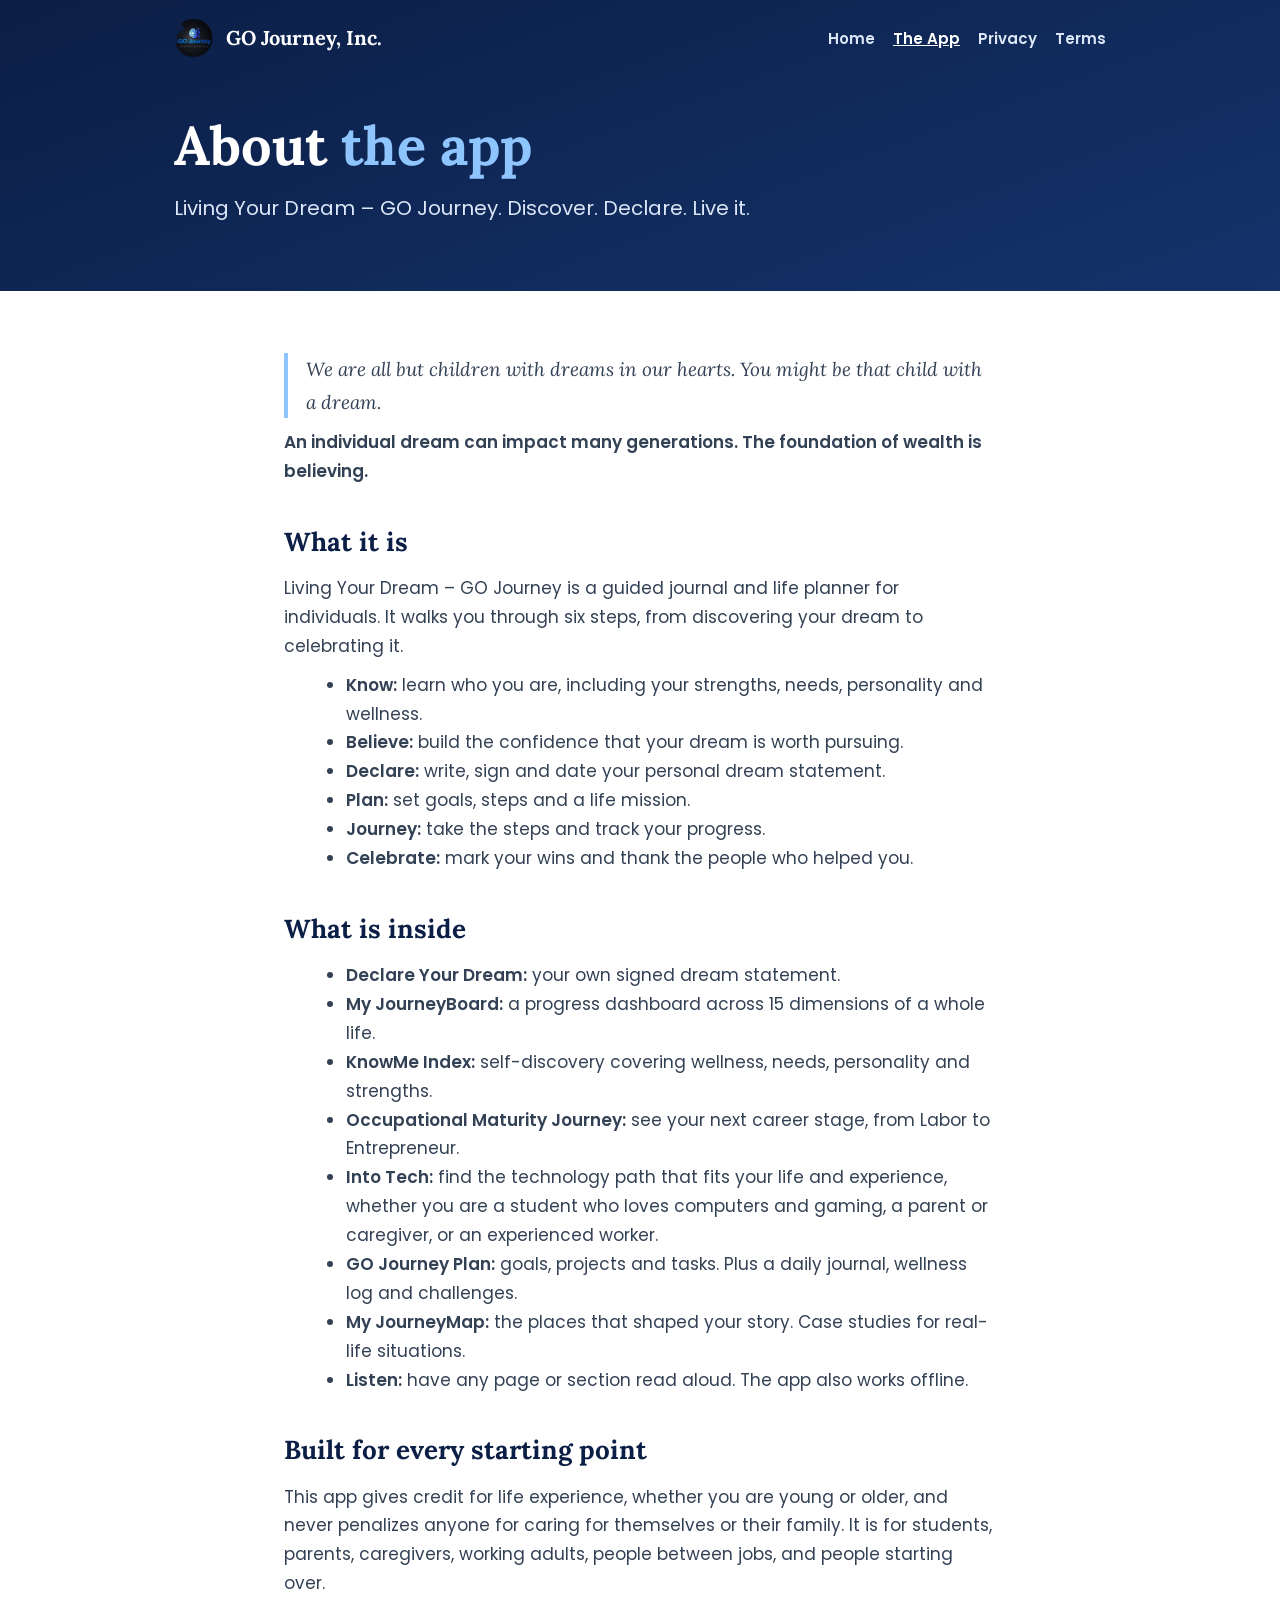
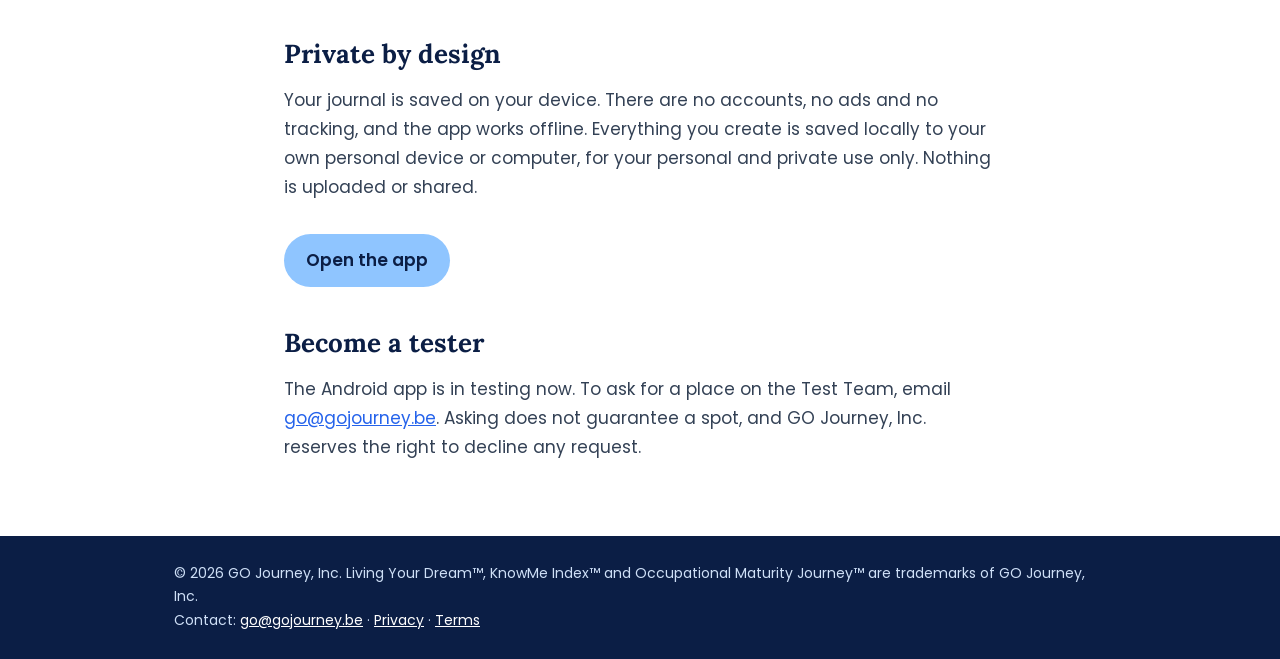
==== about-the-app.html @ 6eb329d3 "Add files via upload" ====
<!doctype html><html lang="en"><head><meta charset="utf-8"><meta name="viewport" content="width=device-width,initial-scale=1">
<title>About the app — Living Your Dream</title><meta name="description" content="GO Journey, Inc. — Living Your Dream. Discover. Declare. Live it."><link rel="icon" href="/favicon-32.png"><link rel="stylesheet" href="/style.css"></head><body>
<header><div class="bar"><a class="brand" href="/"><img src="/icon-192.png" alt="">GO Journey, Inc.</a><nav><a href="/">Home</a><a href="/about-the-app.html" aria-current="page">The App</a><a href="/privacy.html">Privacy</a><a href="/terms.html">Terms</a></nav></div><div class="hero"><h1>About <span>the app</span></h1><p>Living Your Dream – GO Journey. Discover. Declare. Live it.</p></div></header>
<main><div class="q" style="color:#334155;border-color:#8fc5ff">We are all but children with dreams in our hearts. You might be that child with a dream.</div><p><strong>An individual dream can impact many generations. The foundation of wealth is believing.</strong></p>
<h2>What it is</h2><p>Living Your Dream – GO Journey is a guided journal and life planner for individuals. It walks you through six steps, from discovering your dream to celebrating it.</p>
<ul><li><strong>Know:</strong> learn who you are, including your strengths, needs, personality and wellness.</li><li><strong>Believe:</strong> build the confidence that your dream is worth pursuing.</li><li><strong>Declare:</strong> write, sign and date your personal dream statement.</li><li><strong>Plan:</strong> set goals, steps and a life mission.</li><li><strong>Journey:</strong> take the steps and track your progress.</li><li><strong>Celebrate:</strong> mark your wins and thank the people who helped you.</li></ul>
<h2>What is inside</h2><ul><li><strong>Declare Your Dream:</strong> your own signed dream statement.</li><li><strong>My JourneyBoard:</strong> a progress dashboard across 15 dimensions of a whole life.</li><li><strong>KnowMe Index:</strong> self-discovery covering wellness, needs, personality and strengths.</li><li><strong>Occupational Maturity Journey:</strong> see your next career stage, from Labor to Entrepreneur.</li><li><strong>Into Tech:</strong> find the technology path that fits your life and experience, whether you are a student who loves computers and gaming, a parent or caregiver, or an experienced worker.</li><li><strong>GO Journey Plan:</strong> goals, projects and tasks. Plus a daily journal, wellness log and challenges.</li><li><strong>My JourneyMap:</strong> the places that shaped your story. Case studies for real-life situations.</li><li><strong>Listen:</strong> have any page or section read aloud. The app also works offline.</li></ul>
<h2>Built for every starting point</h2><p>This app gives credit for life experience, whether you are young or older, and never penalizes anyone for caring for themselves or their family. It is for students, parents, caregivers, working adults, people between jobs, and people starting over.</p>
<h2>Private by design</h2><p>Your journal is saved on your device. There are no accounts, no ads and no tracking, and the app works offline. Everything you create is saved locally to your own personal device or computer, for your personal and private use only. Nothing is uploaded or shared.</p>
<a class="cta" href="https://journal.gojourney.be">Open the app</a>
<h2>Become a tester</h2><p>The Android app is in testing now. To ask for a place on the Test Team, email <a href="mailto:go@gojourney.be">go@gojourney.be</a>. Asking does not guarantee a spot, and GO Journey, Inc. reserves the right to decline any request.</p></main>
<footer><div>© 2026 GO Journey, Inc. Living Your Dream™, KnowMe Index™ and Occupational Maturity Journey™ are trademarks of GO Journey, Inc.<br>Contact: <a href="mailto:go@gojourney.be">go@gojourney.be</a> · <a href="/privacy.html">Privacy</a> · <a href="/terms.html">Terms</a></div></footer></body></html>
---- style.css ----
@font-face{font-family:Lora;src:url(/lora-latin-700-normal.woff2) format("woff2");font-weight:700;font-display:swap}
@font-face{font-family:Lora;src:url(/lora-latin-400-italic.woff2) format("woff2");font-weight:400;font-style:italic;font-display:swap}
@font-face{font-family:Poppins;src:url(/poppins-latin-400-normal.woff2) format("woff2");font-weight:400;font-display:swap}
@font-face{font-family:Poppins;src:url(/poppins-latin-600-normal.woff2) format("woff2");font-weight:600;font-display:swap}
*{box-sizing:border-box;margin:0}
:root{--navy:#0b1e45;--blue:#2563eb;--sky:#8fc5ff;--tx:#0f172a;--tx2:#334155}
body{font-family:Poppins,sans-serif;color:var(--tx);background:#fff;line-height:1.7;font-size:17px}
header{background:linear-gradient(160deg,#0b1e45,#14336b);color:#fff}
.bar{max-width:980px;margin:0 auto;padding:18px 24px;display:flex;align-items:center;justify-content:space-between;flex-wrap:wrap;gap:12px}
.brand{display:flex;align-items:center;gap:12px;color:#fff;text-decoration:none;font-family:Lora,serif;font-weight:700;font-size:20px}
.brand img{width:40px;height:40px;border-radius:10px}
nav a{color:#dbe6f7;text-decoration:none;margin-left:18px;font-size:15px;font-weight:600}
nav a:hover,nav a[aria-current]{color:#fff;text-decoration:underline}
.hero{max-width:980px;margin:0 auto;padding:40px 24px 56px}
.hero h1{font-family:Lora,serif;font-size:clamp(34px,6vw,54px);line-height:1.1}
.hero h1 span{color:var(--sky)}
.hero p{margin-top:16px;font-size:20px;color:#dbe6f7;max-width:640px}
.q{font-family:Lora,serif;font-style:italic;color:#9fd6ec;border-left:4px solid #7fd0e8;padding-left:18px;margin-top:22px;font-size:19px}
main{max-width:760px;margin:0 auto;padding:40px 24px 64px}
h2{font-family:Lora,serif;color:var(--navy);font-size:26px;margin:34px 0 8px}
h3{font-size:18px;margin:22px 0 4px;color:var(--navy)}
p{margin:10px 0;color:var(--tx2)}ul{margin:10px 0 10px 22px;color:var(--tx2)}
a{color:var(--blue)}
.cta{display:inline-block;margin-top:22px;background:var(--sky);color:var(--navy);font-weight:600;padding:12px 22px;border-radius:99px;text-decoration:none}
footer{background:var(--navy);color:#cfe0f7;font-size:14px}
footer div{max-width:980px;margin:0 auto;padding:26px 24px}footer a{color:#fff}
.meta{font-size:14px;color:#5c6b80}
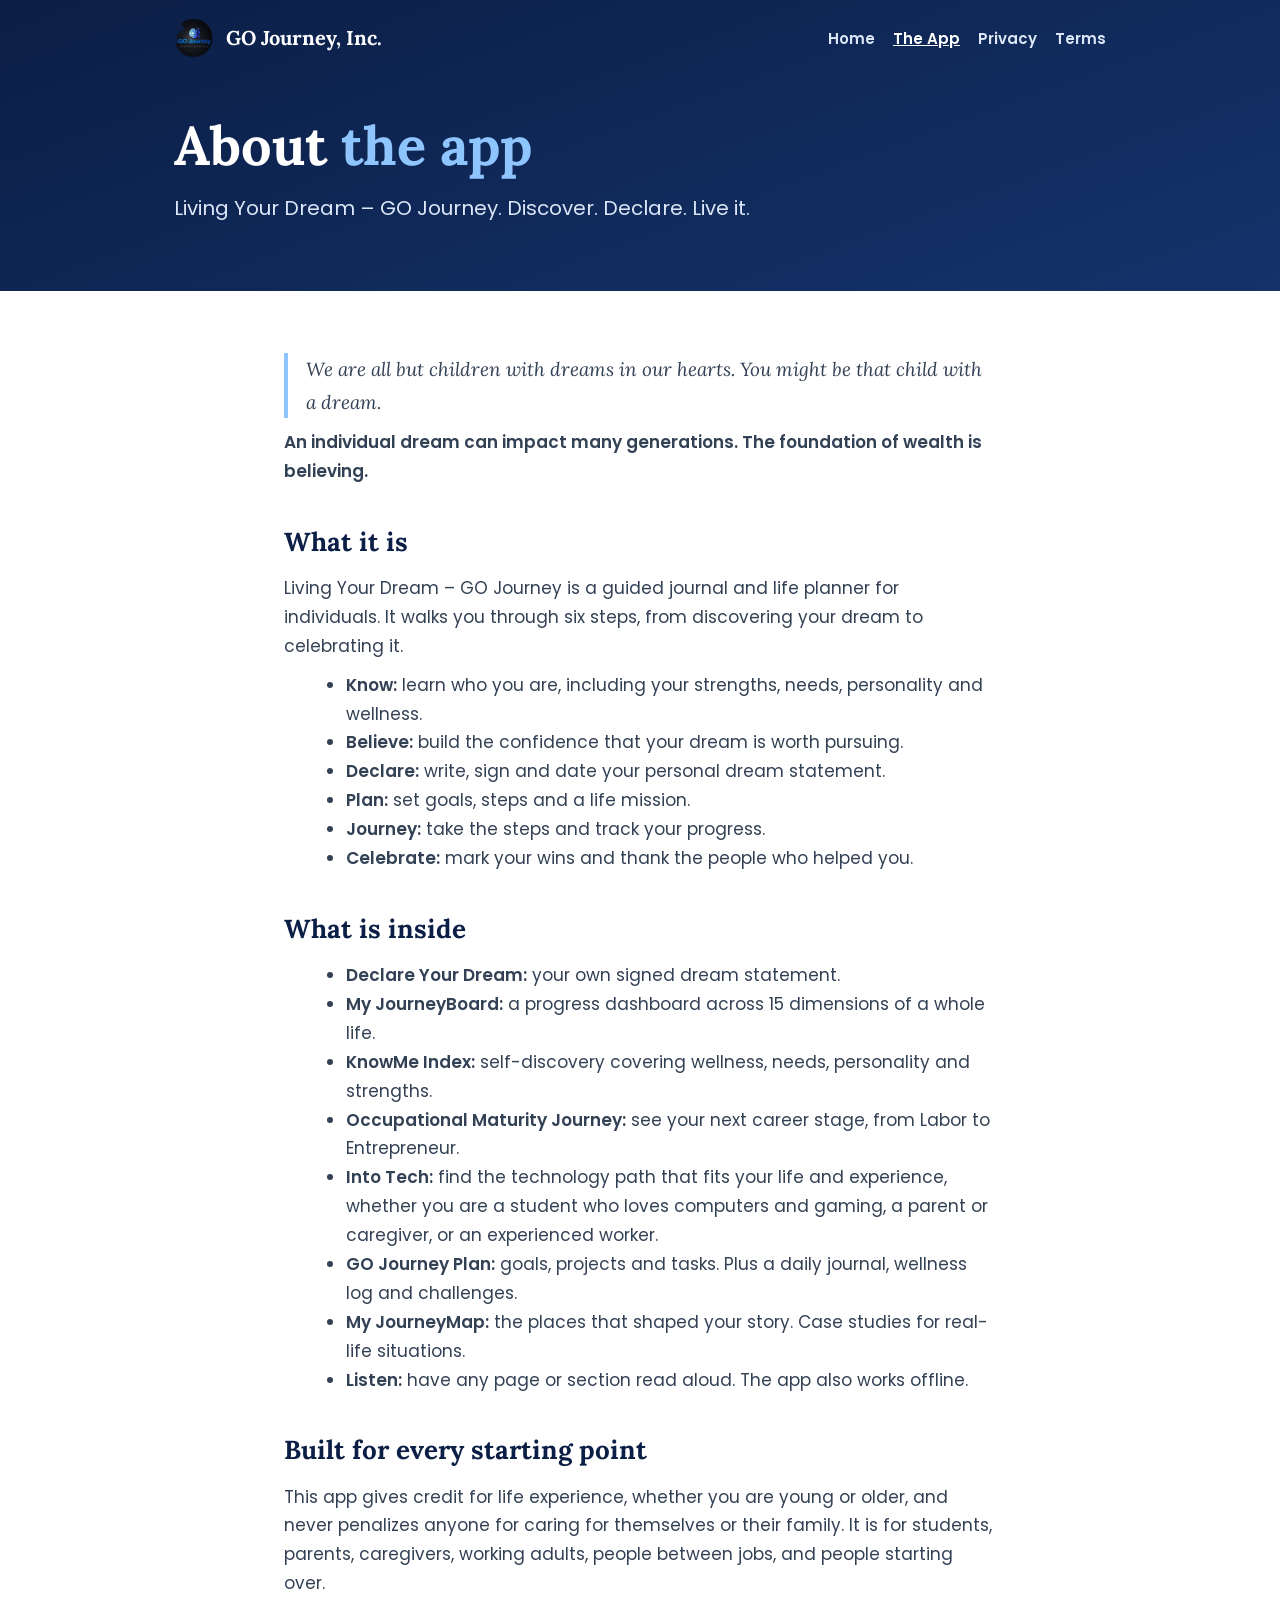
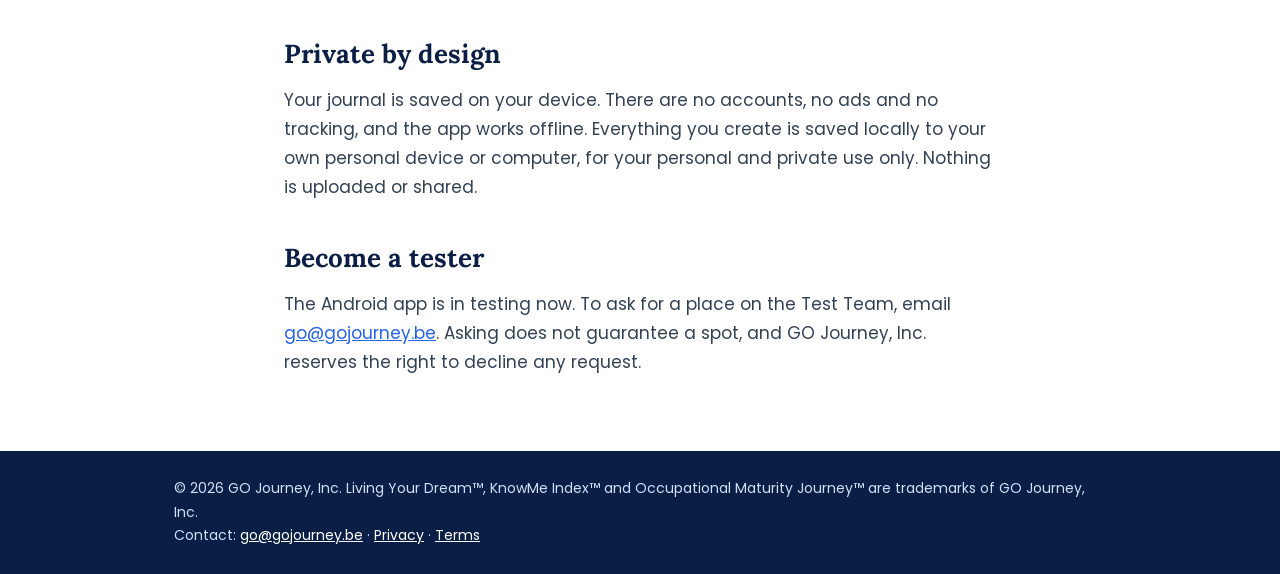
==== commit 6c5b07bd: "Add files via upload" ====
--- a/about-the-app.html
+++ b/about-the-app.html
@@ -7,6 +7,5 @@
 <h2>What is inside</h2><ul><li><strong>Declare Your Dream:</strong> your own signed dream statement.</li><li><strong>My JourneyBoard:</strong> a progress dashboard across 15 dimensions of a whole life.</li><li><strong>KnowMe Index:</strong> self-discovery covering wellness, needs, personality and strengths.</li><li><strong>Occupational Maturity Journey:</strong> see your next career stage, from Labor to Entrepreneur.</li><li><strong>Into Tech:</strong> find the technology path that fits your life and experience, whether you are a student who loves computers and gaming, a parent or caregiver, or an experienced worker.</li><li><strong>GO Journey Plan:</strong> goals, projects and tasks. Plus a daily journal, wellness log and challenges.</li><li><strong>My JourneyMap:</strong> the places that shaped your story. Case studies for real-life situations.</li><li><strong>Listen:</strong> have any page or section read aloud. The app also works offline.</li></ul>
 <h2>Built for every starting point</h2><p>This app gives credit for life experience, whether you are young or older, and never penalizes anyone for caring for themselves or their family. It is for students, parents, caregivers, working adults, people between jobs, and people starting over.</p>
 <h2>Private by design</h2><p>Your journal is saved on your device. There are no accounts, no ads and no tracking, and the app works offline. Everything you create is saved locally to your own personal device or computer, for your personal and private use only. Nothing is uploaded or shared.</p>
-<a class="cta" href="https://journal.gojourney.be">Open the app</a>
 <h2>Become a tester</h2><p>The Android app is in testing now. To ask for a place on the Test Team, email <a href="mailto:go@gojourney.be">go@gojourney.be</a>. Asking does not guarantee a spot, and GO Journey, Inc. reserves the right to decline any request.</p></main>
 <footer><div>© 2026 GO Journey, Inc. Living Your Dream™, KnowMe Index™ and Occupational Maturity Journey™ are trademarks of GO Journey, Inc.<br>Contact: <a href="mailto:go@gojourney.be">go@gojourney.be</a> · <a href="/privacy.html">Privacy</a> · <a href="/terms.html">Terms</a></div></footer></body></html>
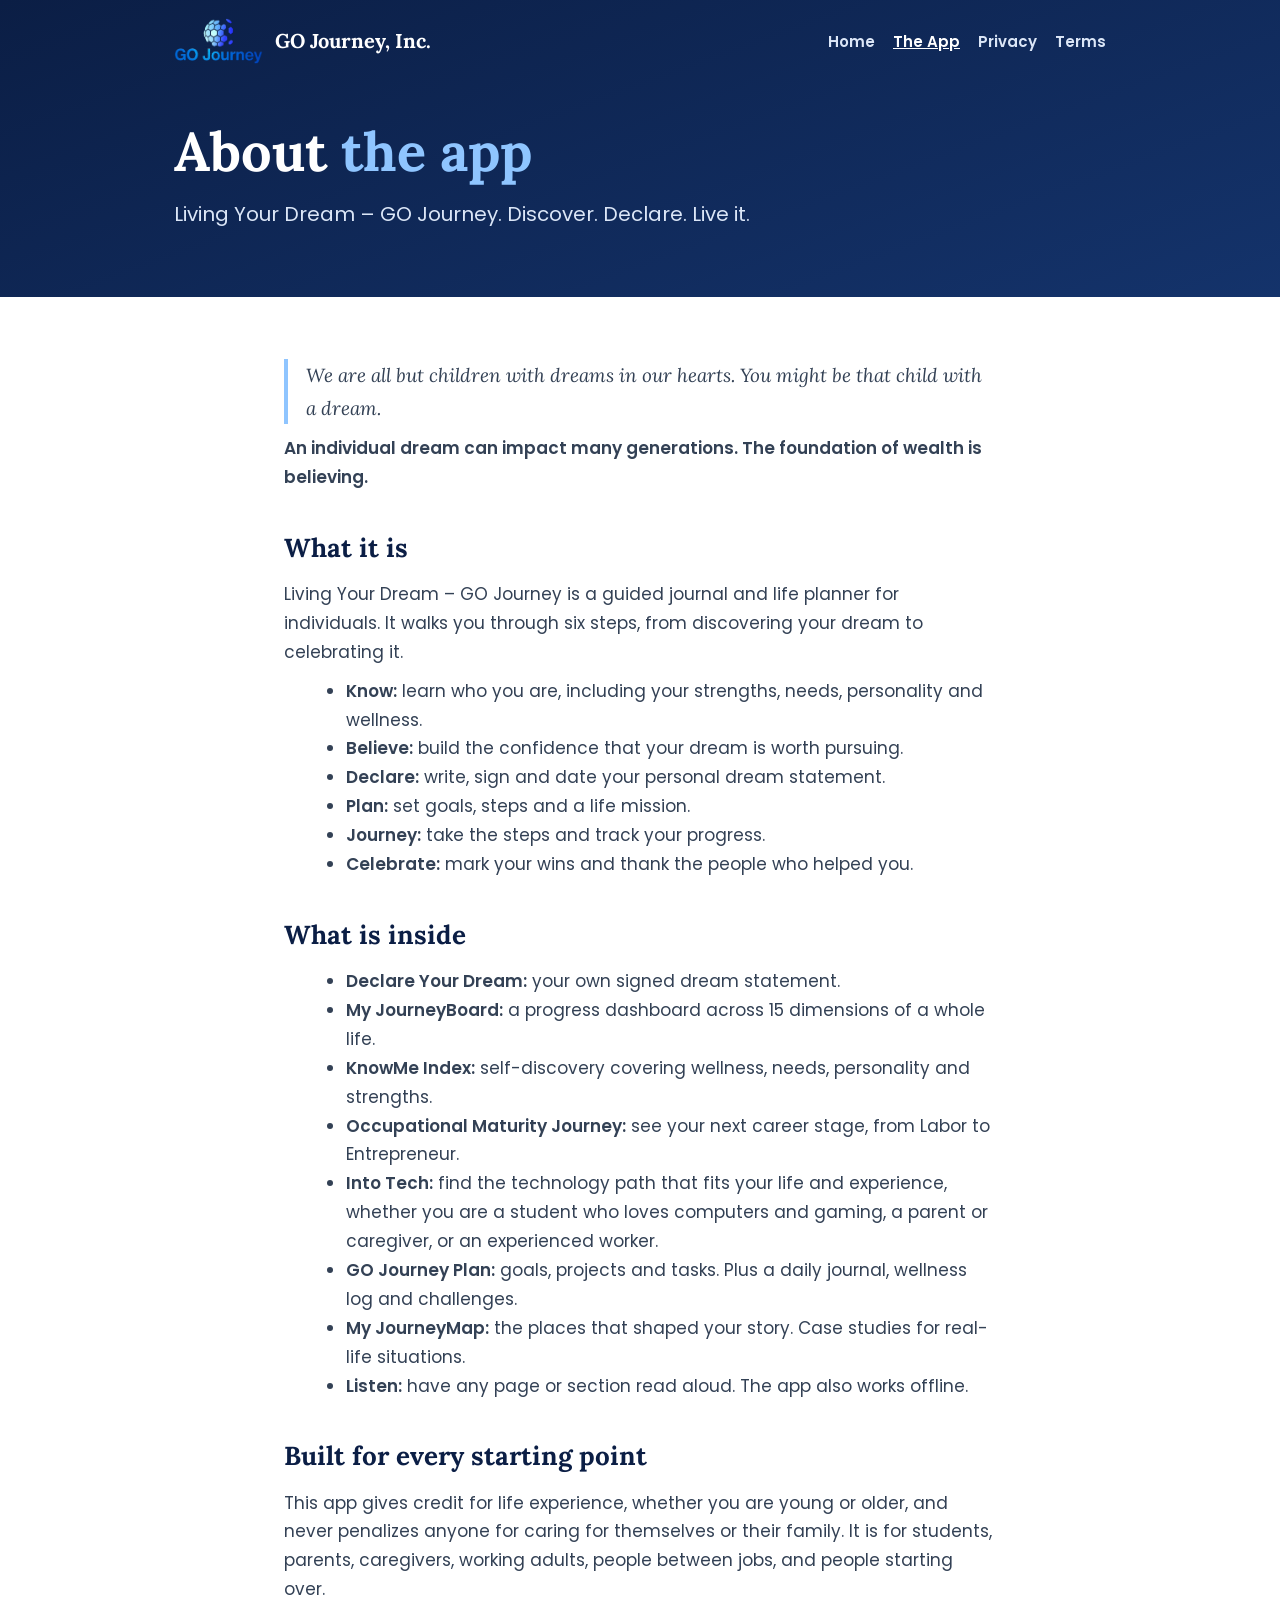
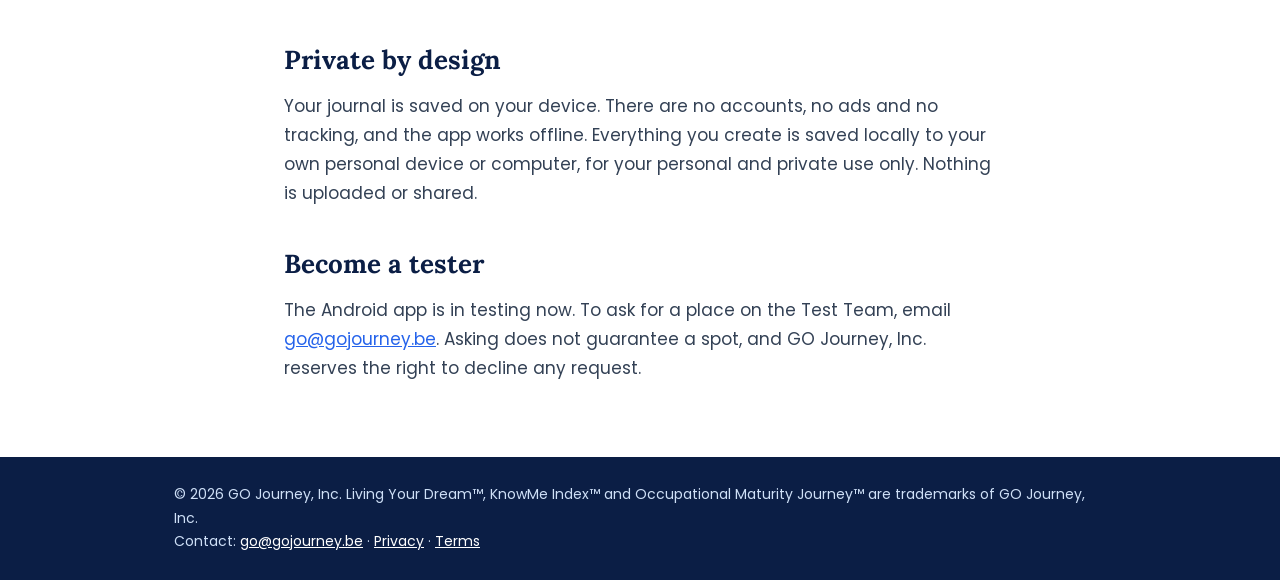
==== commit 95193978: "Add files via upload" ====
--- a/about-the-app.html
+++ b/about-the-app.html
@@ -1,6 +1,6 @@
 <!doctype html><html lang="en"><head><meta charset="utf-8"><meta name="viewport" content="width=device-width,initial-scale=1">
 <title>About the app — Living Your Dream</title><meta name="description" content="GO Journey, Inc. — Living Your Dream. Discover. Declare. Live it."><link rel="icon" href="/favicon-32.png"><link rel="stylesheet" href="/style.css"></head><body>
-<header><div class="bar"><a class="brand" href="/"><img src="/icon-192.png" alt="">GO Journey, Inc.</a><nav><a href="/">Home</a><a href="/about-the-app.html" aria-current="page">The App</a><a href="/privacy.html">Privacy</a><a href="/terms.html">Terms</a></nav></div><div class="hero"><h1>About <span>the app</span></h1><p>Living Your Dream – GO Journey. Discover. Declare. Live it.</p></div></header>
+<header><div class="bar"><a class="brand" href="/"><img src="/logo-nobg.png" alt="">GO Journey, Inc.</a><nav><a href="/">Home</a><a href="/about-the-app.html" aria-current="page">The App</a><a href="/privacy.html">Privacy</a><a href="/terms.html">Terms</a></nav></div><div class="hero"><h1>About <span>the app</span></h1><p>Living Your Dream – GO Journey. Discover. Declare. Live it.</p></div></header>
 <main><div class="q" style="color:#334155;border-color:#8fc5ff">We are all but children with dreams in our hearts. You might be that child with a dream.</div><p><strong>An individual dream can impact many generations. The foundation of wealth is believing.</strong></p>
 <h2>What it is</h2><p>Living Your Dream – GO Journey is a guided journal and life planner for individuals. It walks you through six steps, from discovering your dream to celebrating it.</p>
 <ul><li><strong>Know:</strong> learn who you are, including your strengths, needs, personality and wellness.</li><li><strong>Believe:</strong> build the confidence that your dream is worth pursuing.</li><li><strong>Declare:</strong> write, sign and date your personal dream statement.</li><li><strong>Plan:</strong> set goals, steps and a life mission.</li><li><strong>Journey:</strong> take the steps and track your progress.</li><li><strong>Celebrate:</strong> mark your wins and thank the people who helped you.</li></ul>
--- a/style.css
+++ b/style.css
@@ -8,7 +8,7 @@
 header{background:linear-gradient(160deg,#0b1e45,#14336b);color:#fff}
 .bar{max-width:980px;margin:0 auto;padding:18px 24px;display:flex;align-items:center;justify-content:space-between;flex-wrap:wrap;gap:12px}
 .brand{display:flex;align-items:center;gap:12px;color:#fff;text-decoration:none;font-family:Lora,serif;font-weight:700;font-size:20px}
-.brand img{width:40px;height:40px;border-radius:10px}
+.brand img{height:46px;width:auto}
 nav a{color:#dbe6f7;text-decoration:none;margin-left:18px;font-size:15px;font-weight:600}
 nav a:hover,nav a[aria-current]{color:#fff;text-decoration:underline}
 .hero{max-width:980px;margin:0 auto;padding:40px 24px 56px}
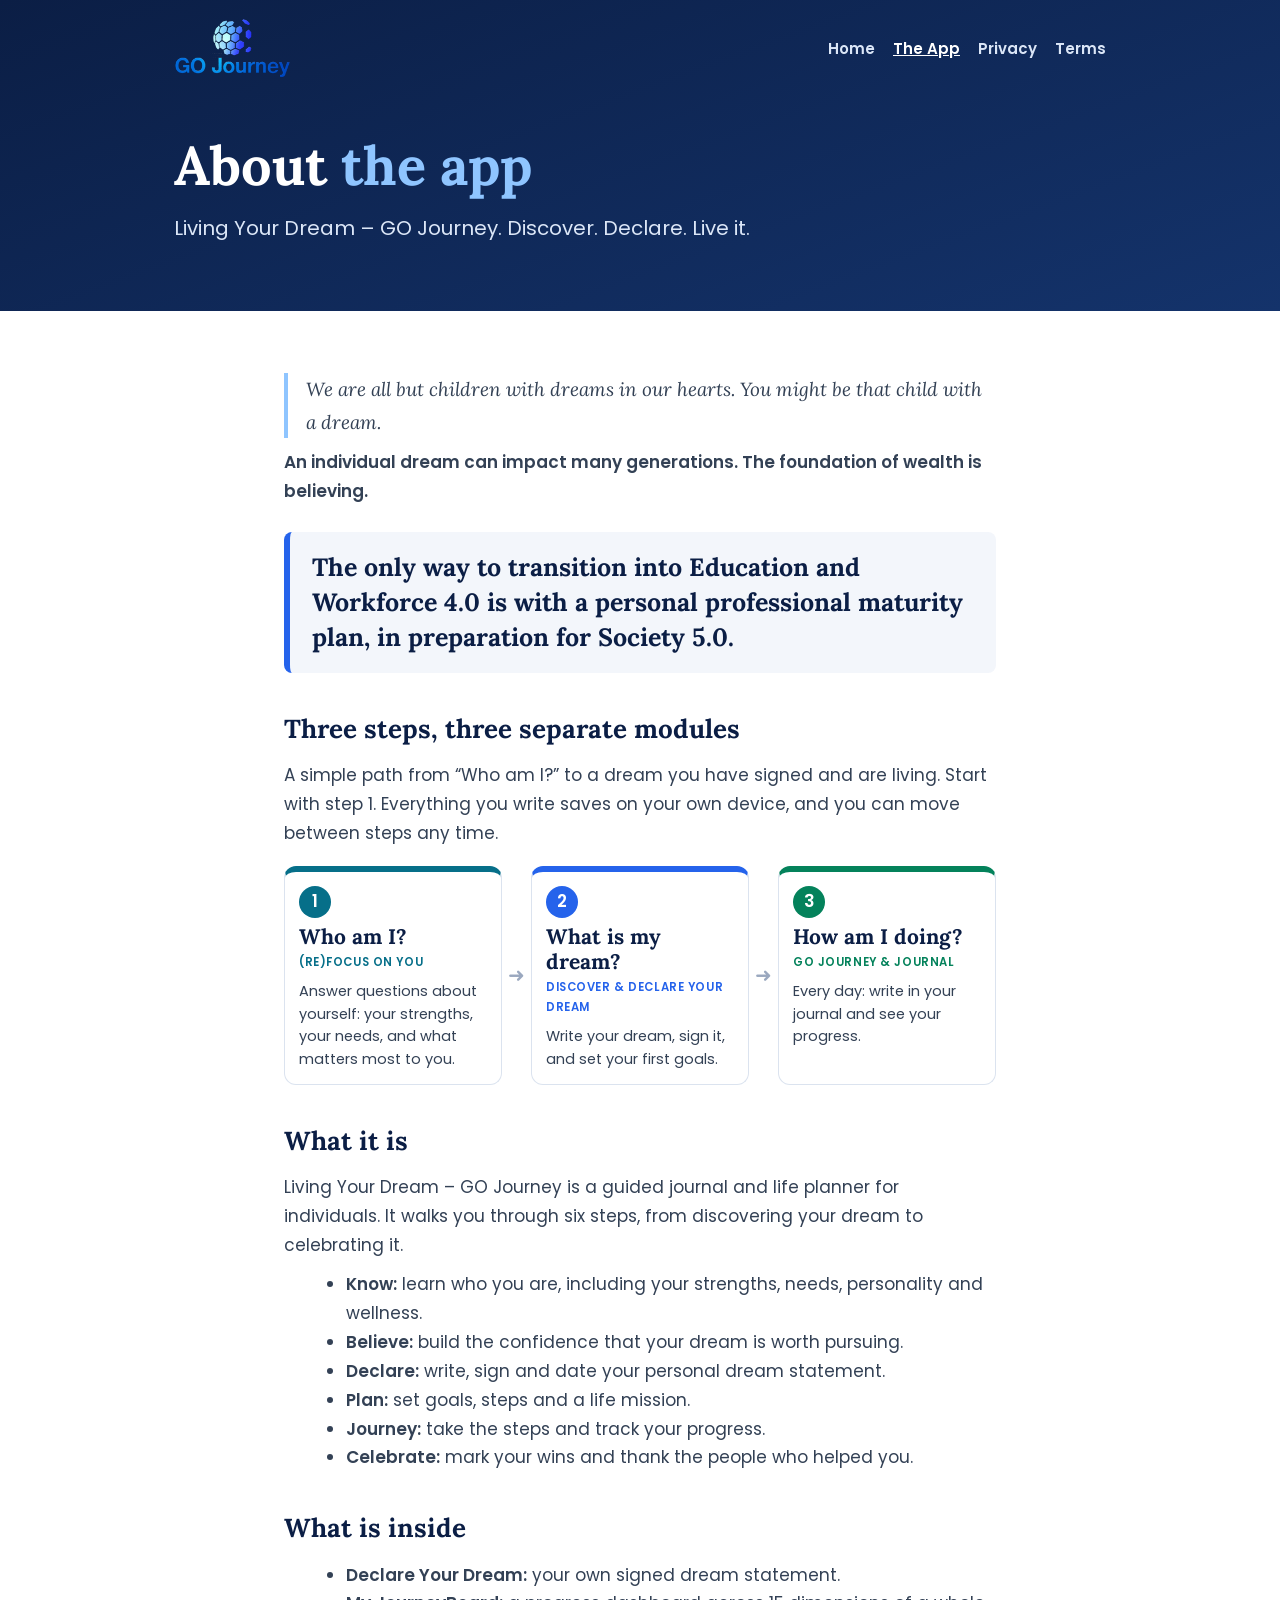
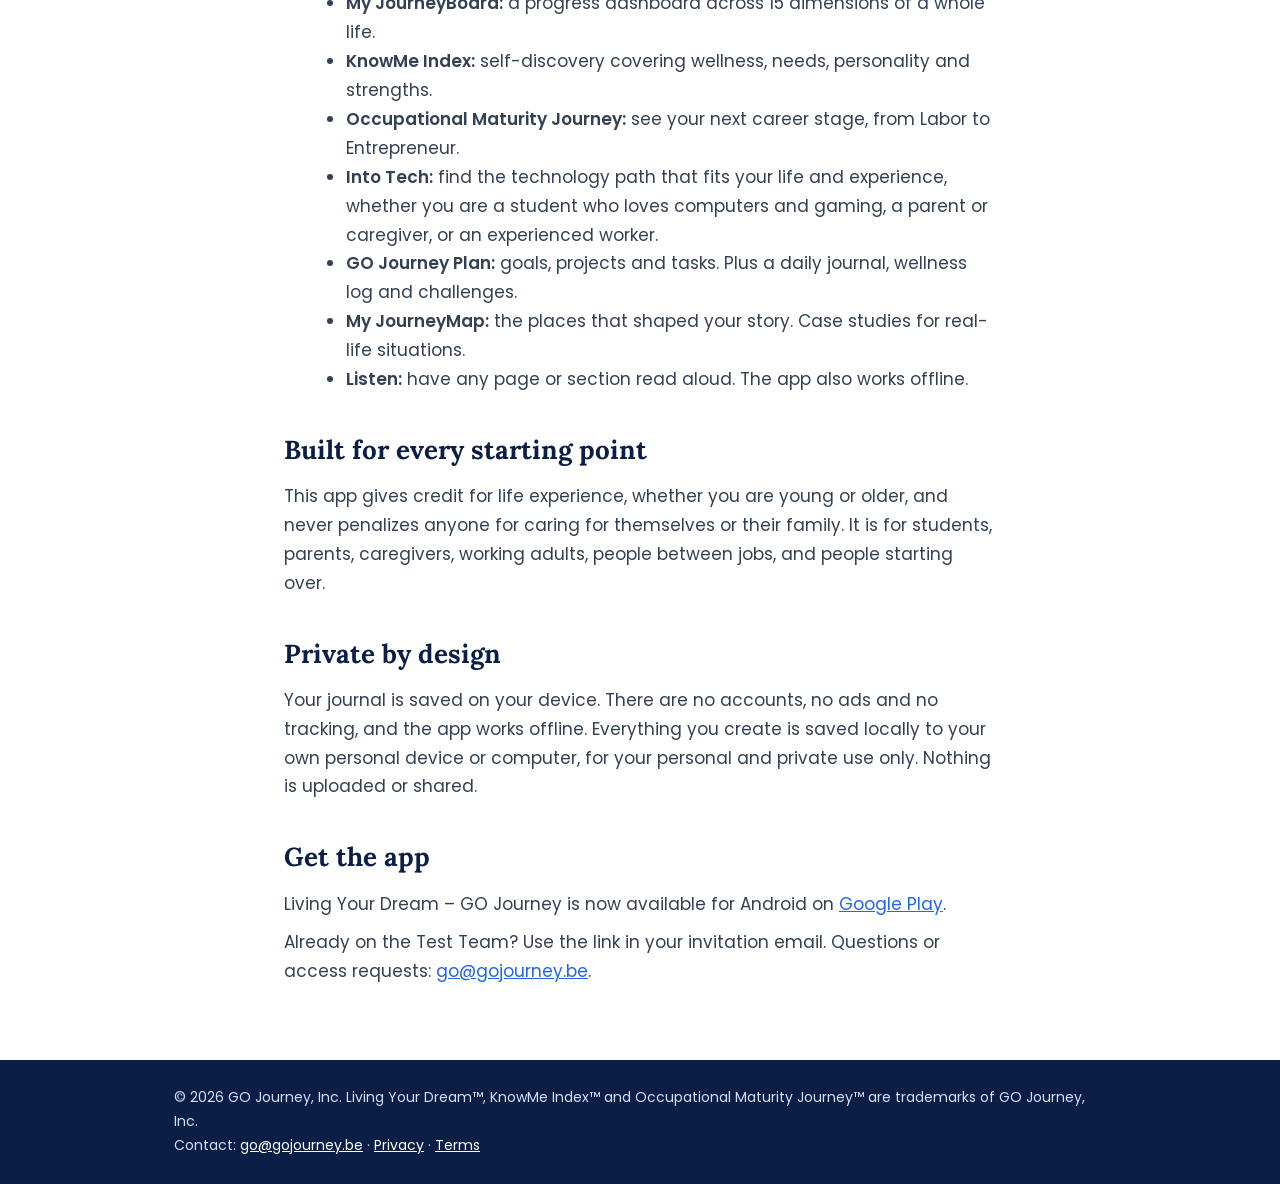
==== commit 1d4f003e: "Add files via upload" ====
--- a/about-the-app.html
+++ b/about-the-app.html
@@ -1,11 +1,21 @@
 <!doctype html><html lang="en"><head><meta charset="utf-8"><meta name="viewport" content="width=device-width,initial-scale=1">
 <title>About the app — Living Your Dream</title><meta name="description" content="GO Journey, Inc. — Living Your Dream. Discover. Declare. Live it."><link rel="icon" href="/favicon-32.png"><link rel="stylesheet" href="/style.css"></head><body>
-<header><div class="bar"><a class="brand" href="/"><img src="/logo-nobg.png" alt="">GO Journey, Inc.</a><nav><a href="/">Home</a><a href="/about-the-app.html" aria-current="page">The App</a><a href="/privacy.html">Privacy</a><a href="/terms.html">Terms</a></nav></div><div class="hero"><h1>About <span>the app</span></h1><p>Living Your Dream – GO Journey. Discover. Declare. Live it.</p></div></header>
+<header><div class="bar"><a class="brand" href="/" aria-label="GO Journey, Inc. home"><img src="/logo-nobg.png" alt="GO Journey, Inc."></a><nav><a href="/">Home</a><a href="/about-the-app.html" aria-current="page">The App</a><a href="/privacy.html">Privacy</a><a href="/terms.html">Terms</a></nav></div><div class="hero"><h1>About <span>the app</span></h1><p>Living Your Dream – GO Journey. Discover. Declare. Live it.</p></div></header>
 <main><div class="q" style="color:#334155;border-color:#8fc5ff">We are all but children with dreams in our hearts. You might be that child with a dream.</div><p><strong>An individual dream can impact many generations. The foundation of wealth is believing.</strong></p>
+<div class="thesis">The only way to transition into Education and Workforce 4.0 is with a personal professional maturity plan, in preparation for Society 5.0.</div>
+<h2>Three steps, three separate modules</h2><p>A simple path from &ldquo;Who am I?&rdquo; to a dream you have signed and are living. Start with step 1. Everything you write saves on your own device, and you can move between steps any time.</p>
+<div class="path">
+<div class="step" style="--mc:#066f89"><div class="step-n">1</div><div class="step-q">Who am I?</div><div class="step-name">(re)Focus on You</div><div class="step-d">Answer questions about yourself: your strengths, your needs, and what matters most to you.</div></div>
+<div class="step-arrow" aria-hidden="true">&#10140;</div>
+<div class="step" style="--mc:#2563eb"><div class="step-n">2</div><div class="step-q">What is my dream?</div><div class="step-name">Discover &amp; Declare Your Dream</div><div class="step-d">Write your dream, sign it, and set your first goals.</div></div>
+<div class="step-arrow" aria-hidden="true">&#10140;</div>
+<div class="step" style="--mc:#04825b"><div class="step-n">3</div><div class="step-q">How am I doing?</div><div class="step-name">GO Journey &amp; Journal</div><div class="step-d">Every day: write in your journal and see your progress.</div></div>
+</div>
 <h2>What it is</h2><p>Living Your Dream – GO Journey is a guided journal and life planner for individuals. It walks you through six steps, from discovering your dream to celebrating it.</p>
 <ul><li><strong>Know:</strong> learn who you are, including your strengths, needs, personality and wellness.</li><li><strong>Believe:</strong> build the confidence that your dream is worth pursuing.</li><li><strong>Declare:</strong> write, sign and date your personal dream statement.</li><li><strong>Plan:</strong> set goals, steps and a life mission.</li><li><strong>Journey:</strong> take the steps and track your progress.</li><li><strong>Celebrate:</strong> mark your wins and thank the people who helped you.</li></ul>
 <h2>What is inside</h2><ul><li><strong>Declare Your Dream:</strong> your own signed dream statement.</li><li><strong>My JourneyBoard:</strong> a progress dashboard across 15 dimensions of a whole life.</li><li><strong>KnowMe Index:</strong> self-discovery covering wellness, needs, personality and strengths.</li><li><strong>Occupational Maturity Journey:</strong> see your next career stage, from Labor to Entrepreneur.</li><li><strong>Into Tech:</strong> find the technology path that fits your life and experience, whether you are a student who loves computers and gaming, a parent or caregiver, or an experienced worker.</li><li><strong>GO Journey Plan:</strong> goals, projects and tasks. Plus a daily journal, wellness log and challenges.</li><li><strong>My JourneyMap:</strong> the places that shaped your story. Case studies for real-life situations.</li><li><strong>Listen:</strong> have any page or section read aloud. The app also works offline.</li></ul>
 <h2>Built for every starting point</h2><p>This app gives credit for life experience, whether you are young or older, and never penalizes anyone for caring for themselves or their family. It is for students, parents, caregivers, working adults, people between jobs, and people starting over.</p>
 <h2>Private by design</h2><p>Your journal is saved on your device. There are no accounts, no ads and no tracking, and the app works offline. Everything you create is saved locally to your own personal device or computer, for your personal and private use only. Nothing is uploaded or shared.</p>
-<h2>Become a tester</h2><p>The Android app is in testing now. To ask for a place on the Test Team, email <a href="mailto:go@gojourney.be">go@gojourney.be</a>. Asking does not guarantee a spot, and GO Journey, Inc. reserves the right to decline any request.</p></main>
+<h2>Get the app</h2><p>Living Your Dream – GO Journey is now available for Android on <a href="https://play.google.com/store/apps/details?id=be.gojourney.journal">Google Play</a>.</p>
+<p>Already on the Test Team? Use the link in your invitation email. Questions or access requests: <a href="mailto:go@gojourney.be">go@gojourney.be</a>.</p></main>
 <footer><div>© 2026 GO Journey, Inc. Living Your Dream™, KnowMe Index™ and Occupational Maturity Journey™ are trademarks of GO Journey, Inc.<br>Contact: <a href="mailto:go@gojourney.be">go@gojourney.be</a> · <a href="/privacy.html">Privacy</a> · <a href="/terms.html">Terms</a></div></footer></body></html>
--- a/style.css
+++ b/style.css
@@ -8,7 +8,7 @@
 header{background:linear-gradient(160deg,#0b1e45,#14336b);color:#fff}
 .bar{max-width:980px;margin:0 auto;padding:18px 24px;display:flex;align-items:center;justify-content:space-between;flex-wrap:wrap;gap:12px}
 .brand{display:flex;align-items:center;gap:12px;color:#fff;text-decoration:none;font-family:Lora,serif;font-weight:700;font-size:20px}
-.brand img{height:46px;width:auto}
+.brand img{height:60px;width:auto;display:block}
 nav a{color:#dbe6f7;text-decoration:none;margin-left:18px;font-size:15px;font-weight:600}
 nav a:hover,nav a[aria-current]{color:#fff;text-decoration:underline}
 .hero{max-width:980px;margin:0 auto;padding:40px 24px 56px}
@@ -24,4 +24,13 @@
 .cta{display:inline-block;margin-top:22px;background:var(--sky);color:var(--navy);font-weight:600;padding:12px 22px;border-radius:99px;text-decoration:none}
 footer{background:var(--navy);color:#cfe0f7;font-size:14px}
 footer div{max-width:980px;margin:0 auto;padding:26px 24px}footer a{color:#fff}
-.meta{font-size:14px;color:#5c6b80}+.meta{font-size:14px;color:#5c6b80}
+.path{display:flex;align-items:stretch;gap:6px;margin:18px 0 8px}
+.step{flex:1 1 0;min-width:0;border:1px solid #dbe3ef;border-top:6px solid var(--mc);border-radius:12px;padding:14px;background:#fff}
+.step-n{width:32px;height:32px;border-radius:50%;background:var(--mc);color:#fff;font-weight:600;display:flex;align-items:center;justify-content:center;margin-bottom:6px}
+.step-q{font-family:Lora,serif;font-size:21px;font-weight:700;line-height:1.2;color:var(--navy)}
+.step-name{font-size:11.5px;font-weight:600;letter-spacing:.05em;text-transform:uppercase;color:var(--mc);margin:4px 0 8px}
+.step-d{font-size:14.5px;line-height:1.55;color:var(--tx2)}
+.step-arrow{align-self:center;color:#9aa8bf;font-size:20px}
+@media(max-width:700px){.path{flex-direction:column;gap:2px}.step-arrow{transform:rotate(90deg);margin:0}}
+.thesis{font-family:Lora,serif;font-size:clamp(20px,3.2vw,25px);font-weight:700;line-height:1.4;color:var(--navy);background:#f3f6fb;border-left:6px solid var(--blue);border-radius:8px;padding:18px 22px;margin:26px 0 4px}
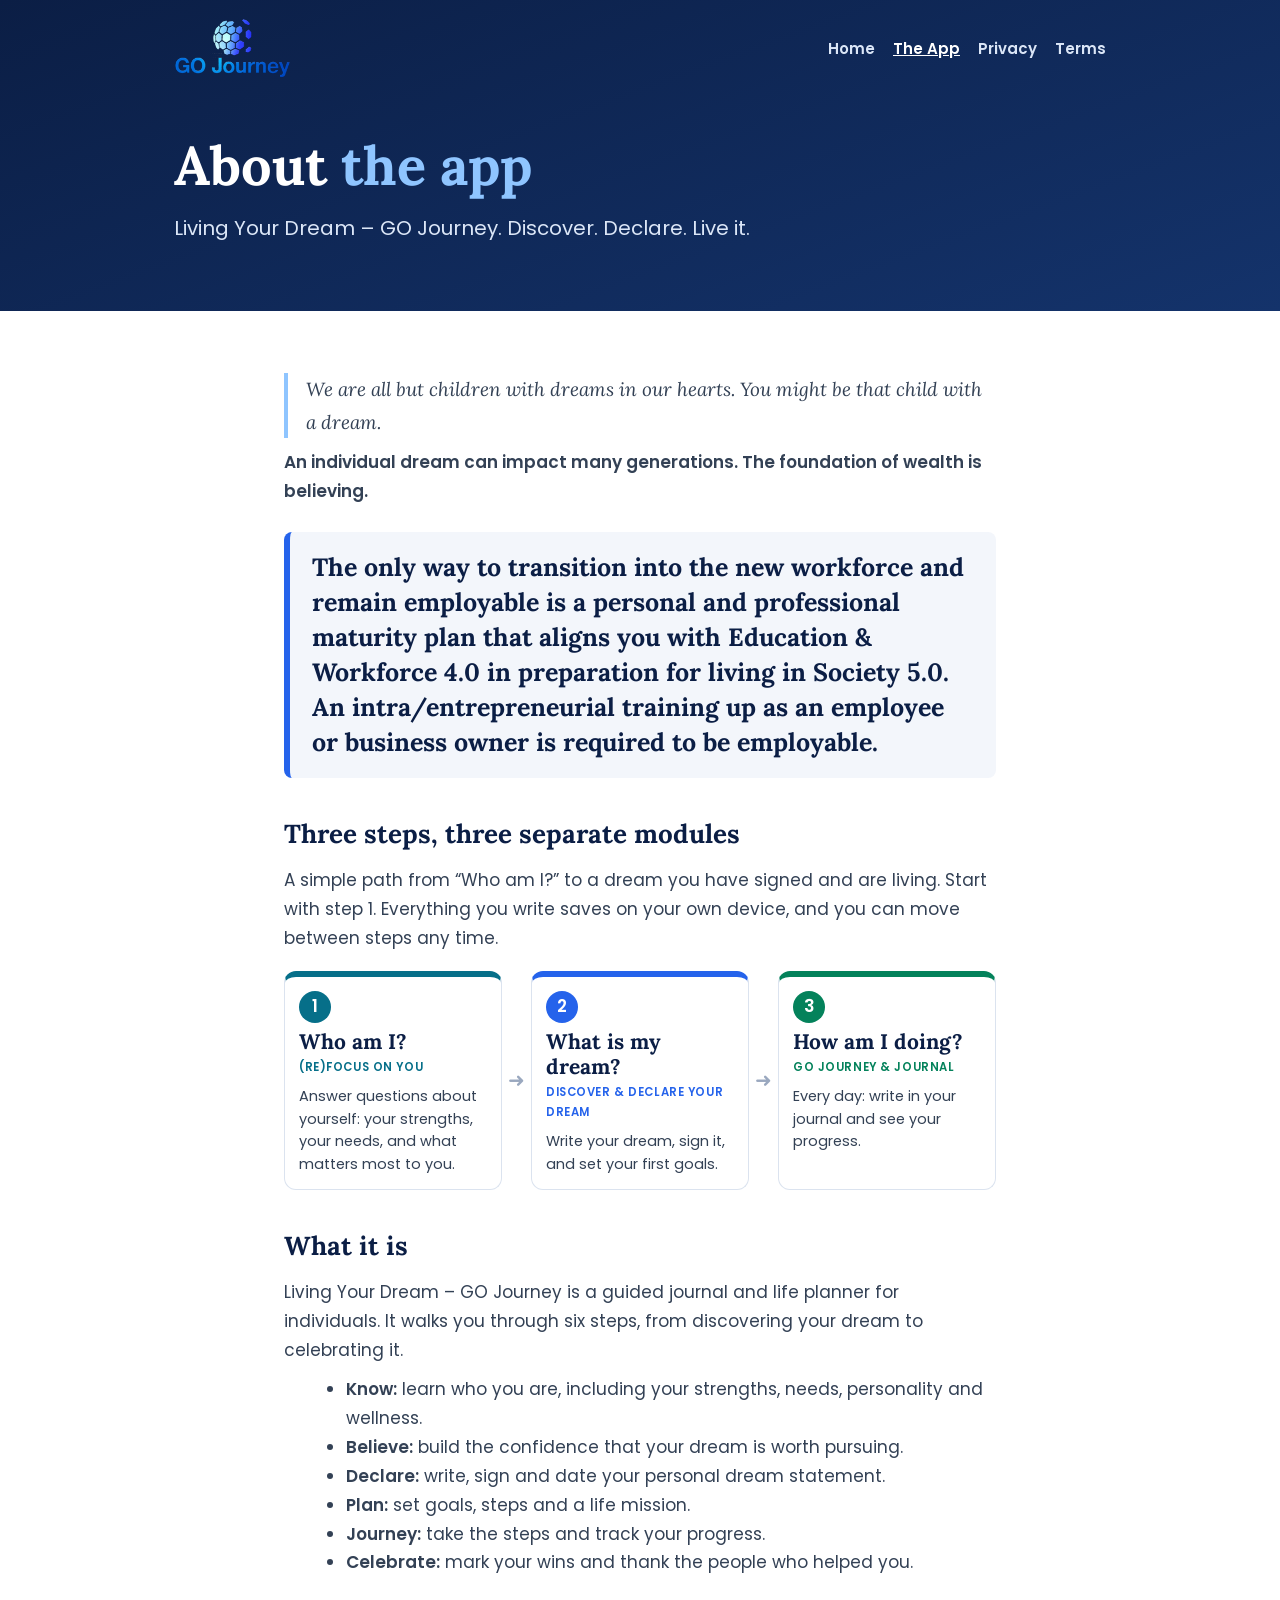
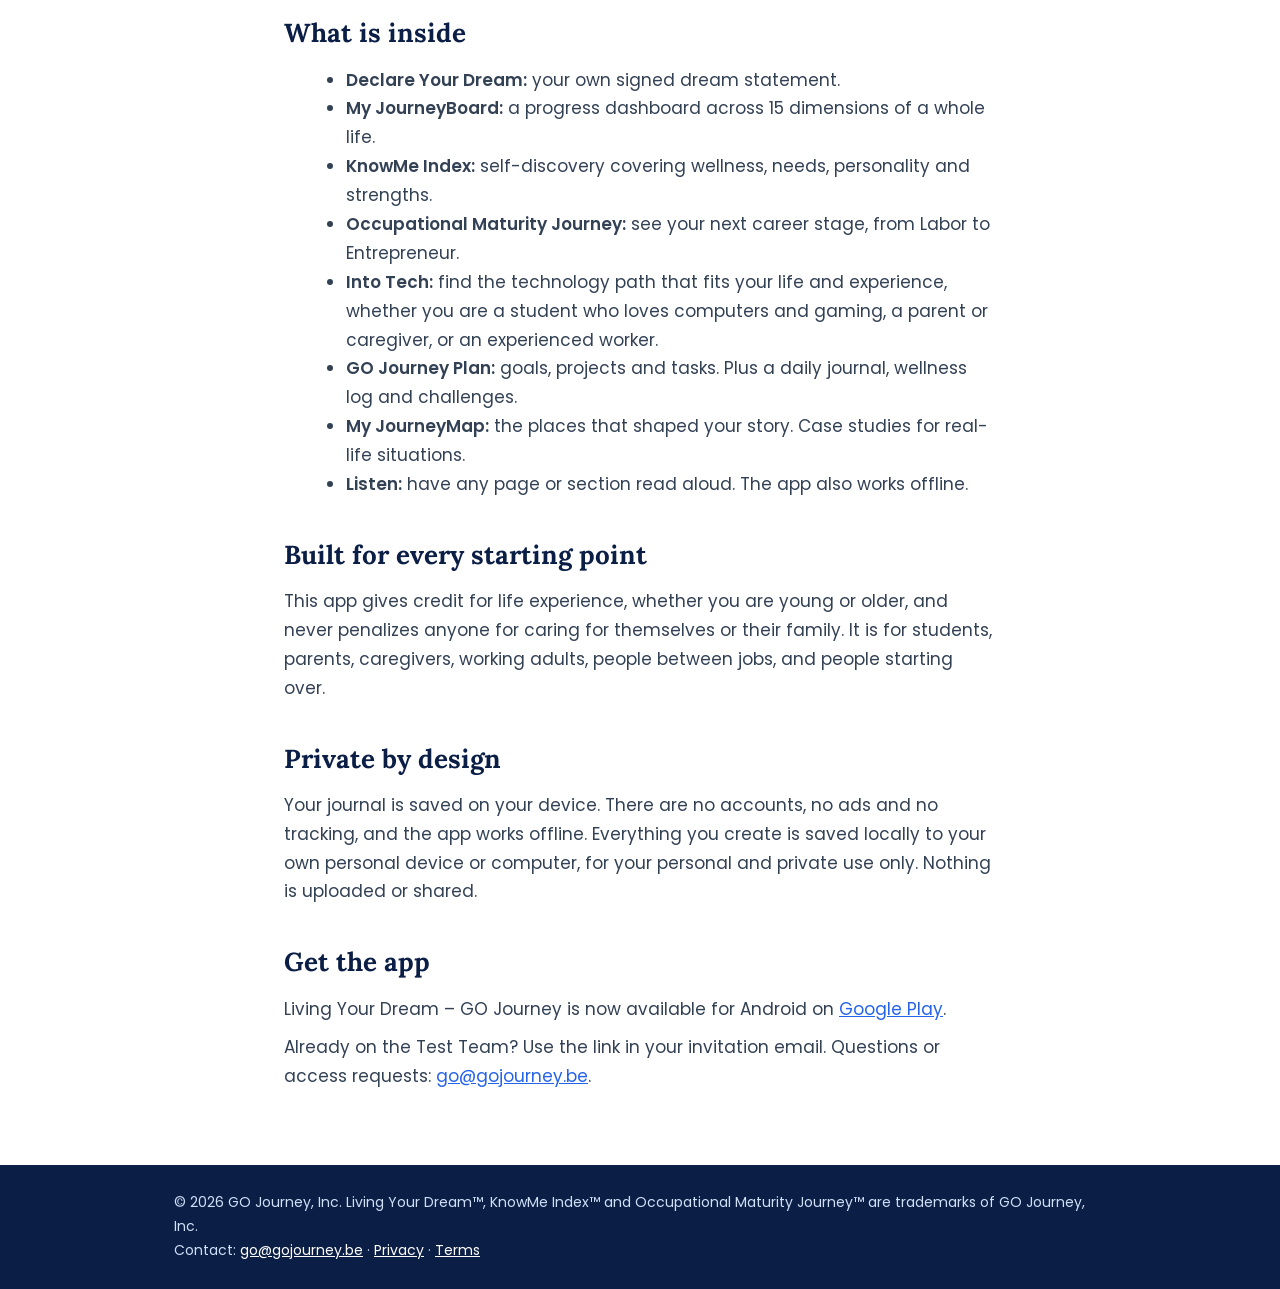
==== commit 8c7b598d: "Add files via upload" ====
--- a/about-the-app.html
+++ b/about-the-app.html
@@ -2,7 +2,7 @@
 <title>About the app — Living Your Dream</title><meta name="description" content="GO Journey, Inc. — Living Your Dream. Discover. Declare. Live it."><link rel="icon" href="/favicon-32.png"><link rel="stylesheet" href="/style.css"></head><body>
 <header><div class="bar"><a class="brand" href="/" aria-label="GO Journey, Inc. home"><img src="/logo-nobg.png" alt="GO Journey, Inc."></a><nav><a href="/">Home</a><a href="/about-the-app.html" aria-current="page">The App</a><a href="/privacy.html">Privacy</a><a href="/terms.html">Terms</a></nav></div><div class="hero"><h1>About <span>the app</span></h1><p>Living Your Dream – GO Journey. Discover. Declare. Live it.</p></div></header>
 <main><div class="q" style="color:#334155;border-color:#8fc5ff">We are all but children with dreams in our hearts. You might be that child with a dream.</div><p><strong>An individual dream can impact many generations. The foundation of wealth is believing.</strong></p>
-<div class="thesis">The only way to transition into Education and Workforce 4.0 is with a personal professional maturity plan, in preparation for Society 5.0.</div>
+<div class="thesis">The only way to transition into the new workforce and remain employable is a personal and professional maturity plan that aligns you with Education &amp; Workforce 4.0 in preparation for living in Society 5.0. An intra/entrepreneurial training up as an employee or business owner is required to be employable.</div>
 <h2>Three steps, three separate modules</h2><p>A simple path from &ldquo;Who am I?&rdquo; to a dream you have signed and are living. Start with step 1. Everything you write saves on your own device, and you can move between steps any time.</p>
 <div class="path">
 <div class="step" style="--mc:#066f89"><div class="step-n">1</div><div class="step-q">Who am I?</div><div class="step-name">(re)Focus on You</div><div class="step-d">Answer questions about yourself: your strengths, your needs, and what matters most to you.</div></div>
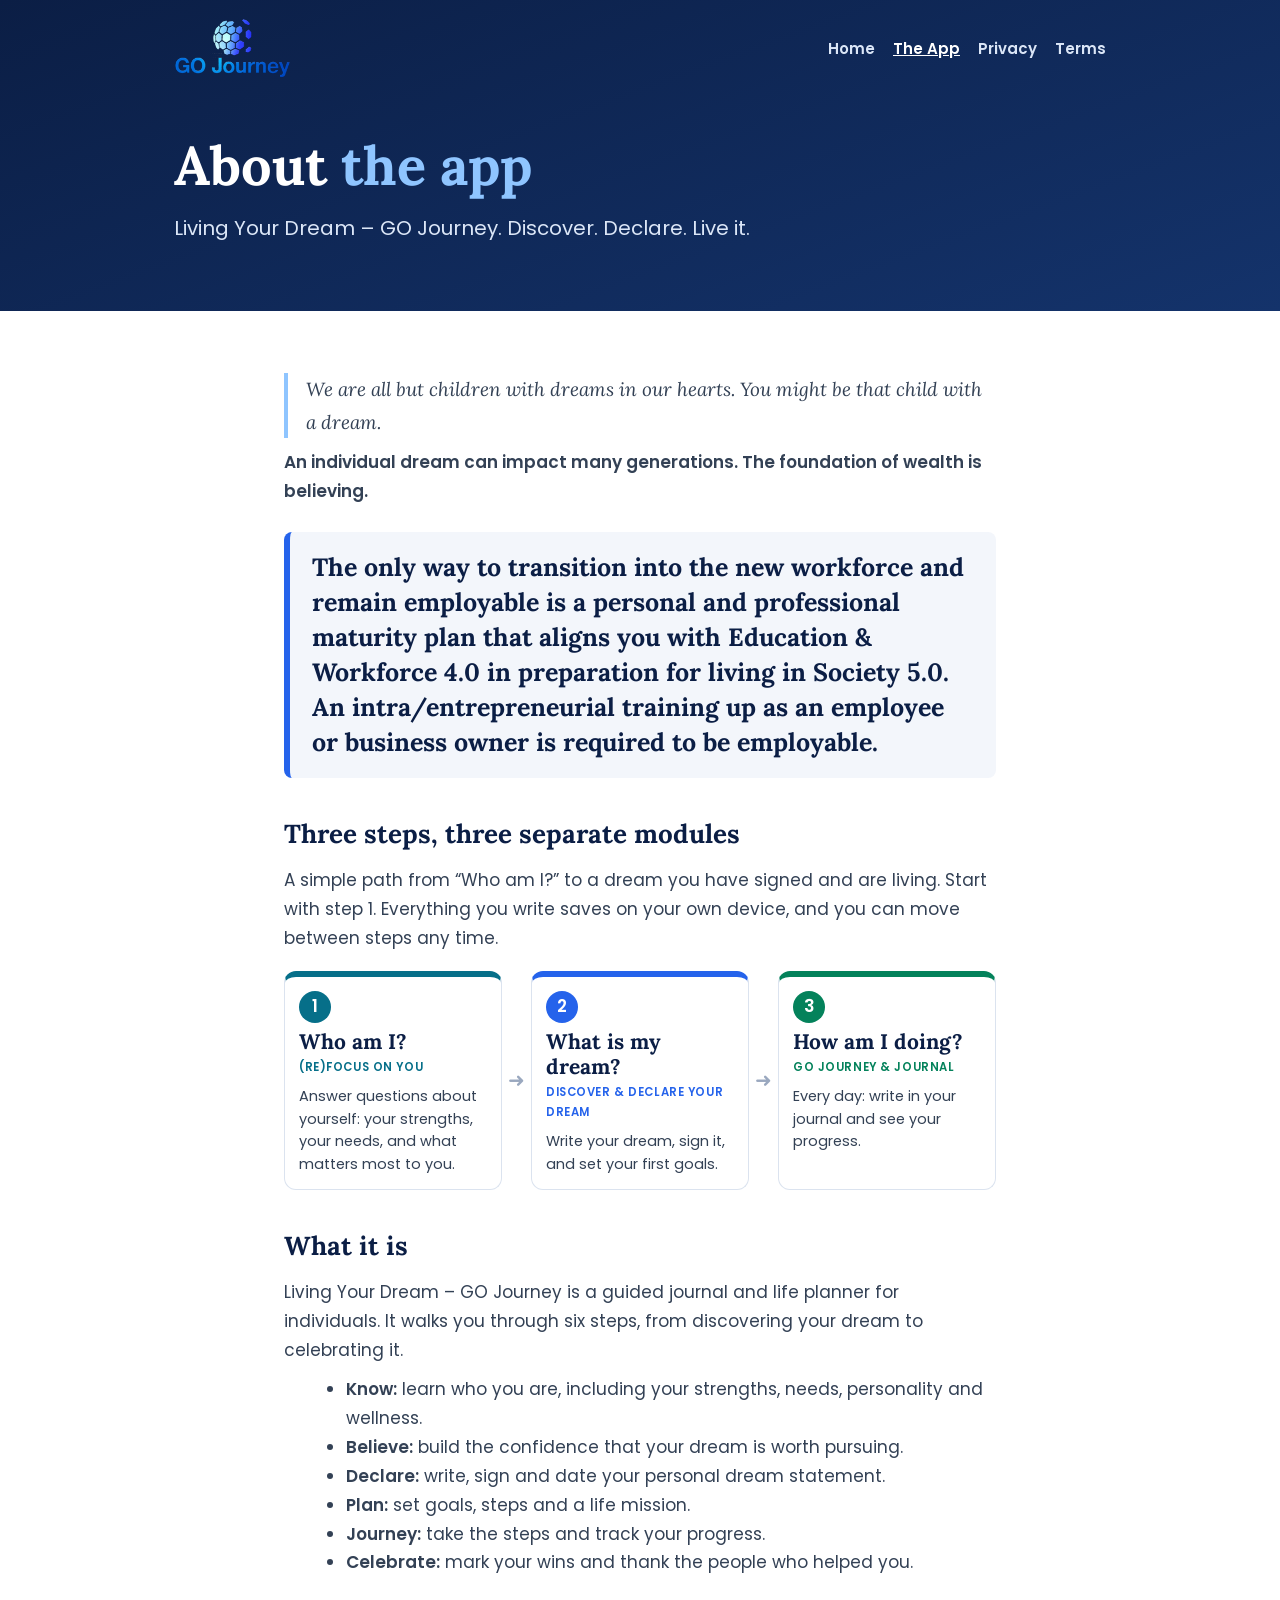
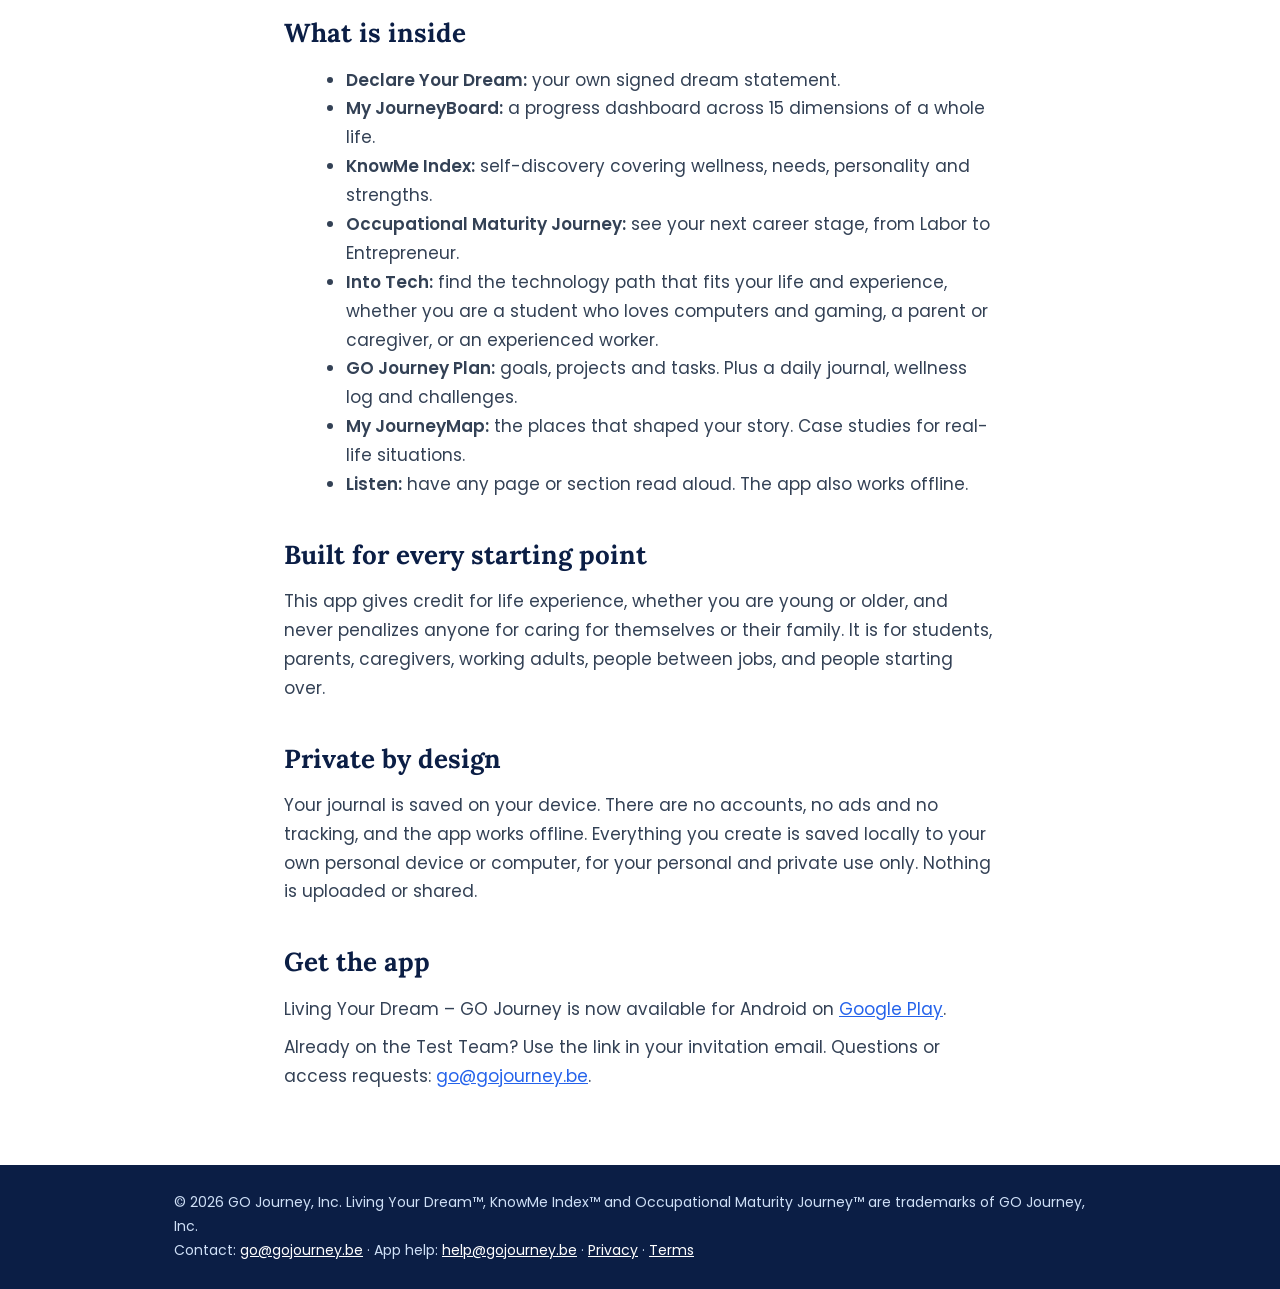
==== commit 38225dbb: "Add files via upload" ====
--- a/about-the-app.html
+++ b/about-the-app.html
@@ -18,4 +18,4 @@
 <h2>Private by design</h2><p>Your journal is saved on your device. There are no accounts, no ads and no tracking, and the app works offline. Everything you create is saved locally to your own personal device or computer, for your personal and private use only. Nothing is uploaded or shared.</p>
 <h2>Get the app</h2><p>Living Your Dream – GO Journey is now available for Android on <a href="https://play.google.com/store/apps/details?id=be.gojourney.journal">Google Play</a>.</p>
 <p>Already on the Test Team? Use the link in your invitation email. Questions or access requests: <a href="mailto:go@gojourney.be">go@gojourney.be</a>.</p></main>
-<footer><div>© 2026 GO Journey, Inc. Living Your Dream™, KnowMe Index™ and Occupational Maturity Journey™ are trademarks of GO Journey, Inc.<br>Contact: <a href="mailto:go@gojourney.be">go@gojourney.be</a> · <a href="/privacy.html">Privacy</a> · <a href="/terms.html">Terms</a></div></footer></body></html>+<footer><div>© 2026 GO Journey, Inc. Living Your Dream™, KnowMe Index™ and Occupational Maturity Journey™ are trademarks of GO Journey, Inc.<br>Contact: <a href="mailto:go@gojourney.be">go@gojourney.be</a> · App help: <a href="mailto:help@gojourney.be">help@gojourney.be</a> · <a href="/privacy.html">Privacy</a> · <a href="/terms.html">Terms</a></div></footer></body></html>
--- a/style.css
+++ b/style.css
@@ -9,7 +9,7 @@
 .bar{max-width:980px;margin:0 auto;padding:18px 24px;display:flex;align-items:center;justify-content:space-between;flex-wrap:wrap;gap:12px}
 .brand{display:flex;align-items:center;gap:12px;color:#fff;text-decoration:none;font-family:Lora,serif;font-weight:700;font-size:20px}
 .brand img{height:60px;width:auto;display:block}
-nav a{color:#dbe6f7;text-decoration:none;margin-left:18px;font-size:15px;font-weight:600}
+nav a{display:inline-block;white-space:nowrap;color:#dbe6f7;text-decoration:none;margin-left:18px;font-size:15px;font-weight:600}
 nav a:hover,nav a[aria-current]{color:#fff;text-decoration:underline}
 .hero{max-width:980px;margin:0 auto;padding:40px 24px 56px}
 .hero h1{font-family:Lora,serif;font-size:clamp(34px,6vw,54px);line-height:1.1}
